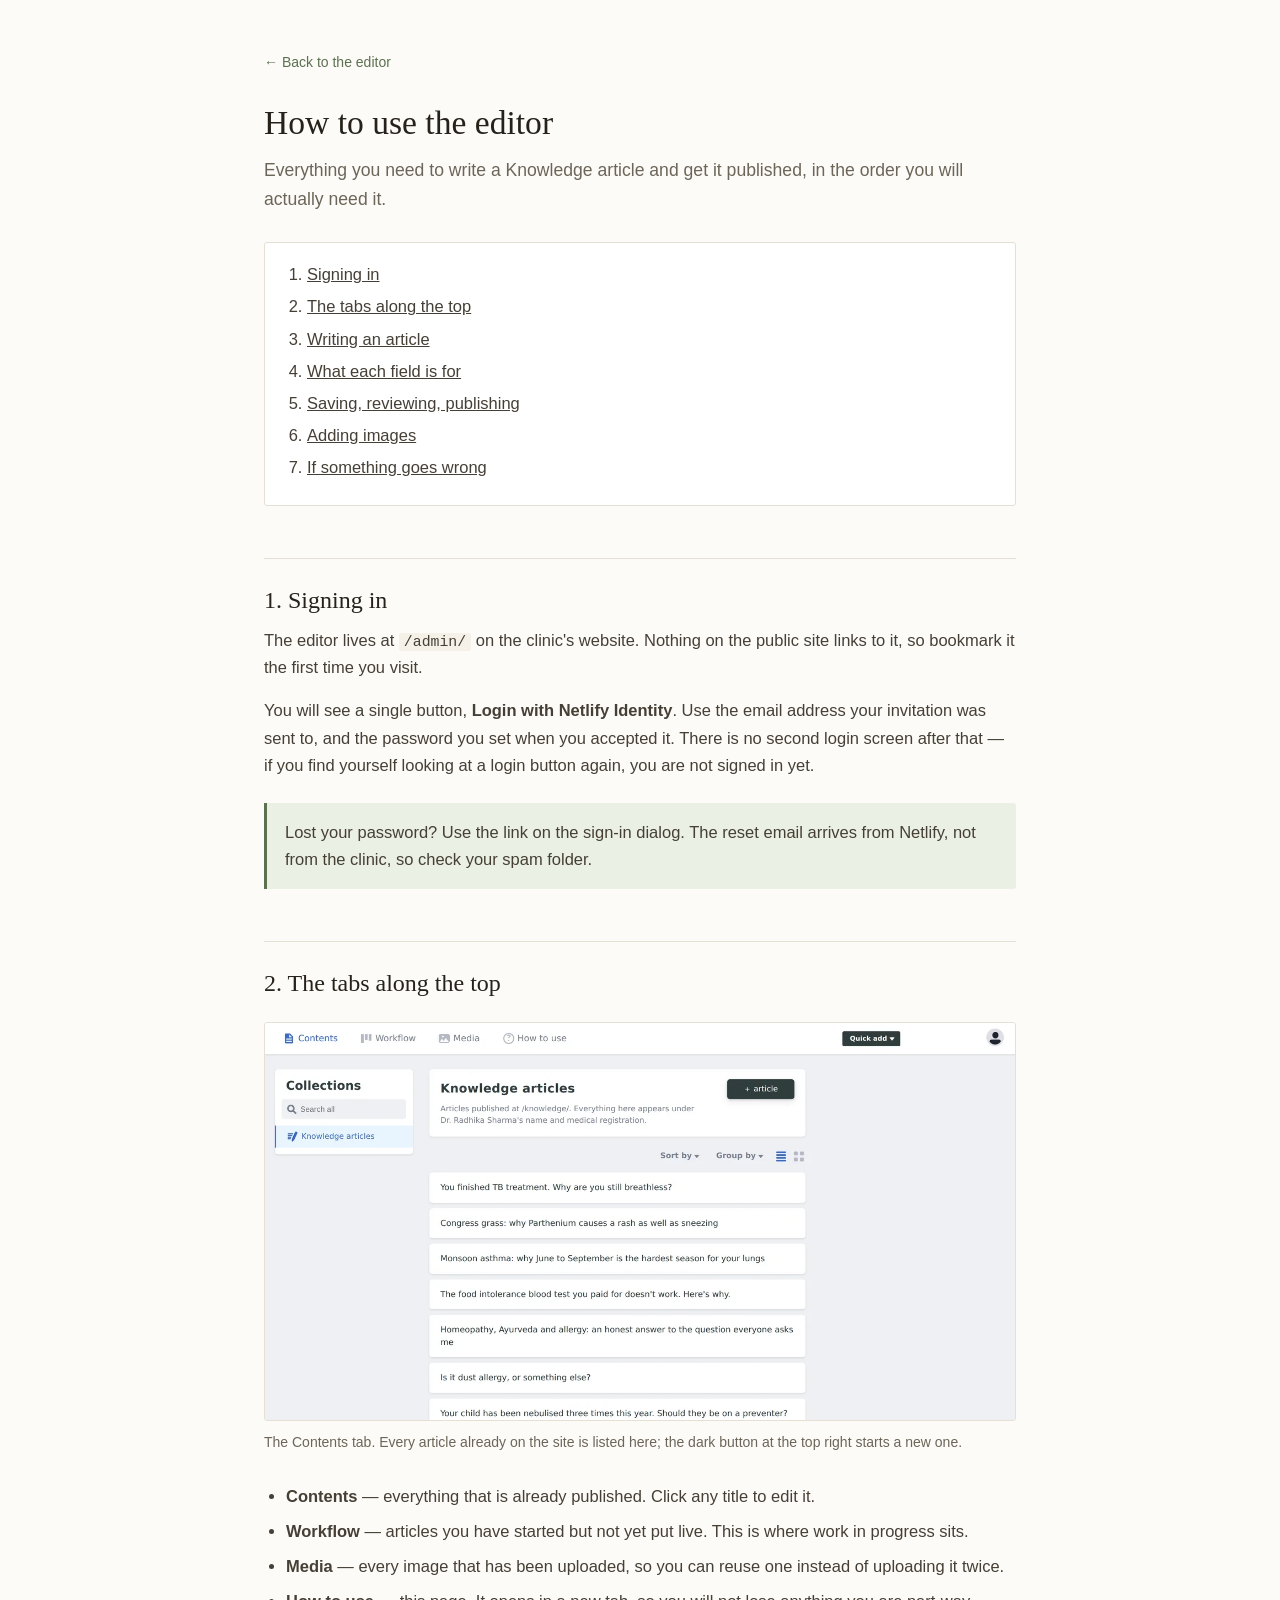
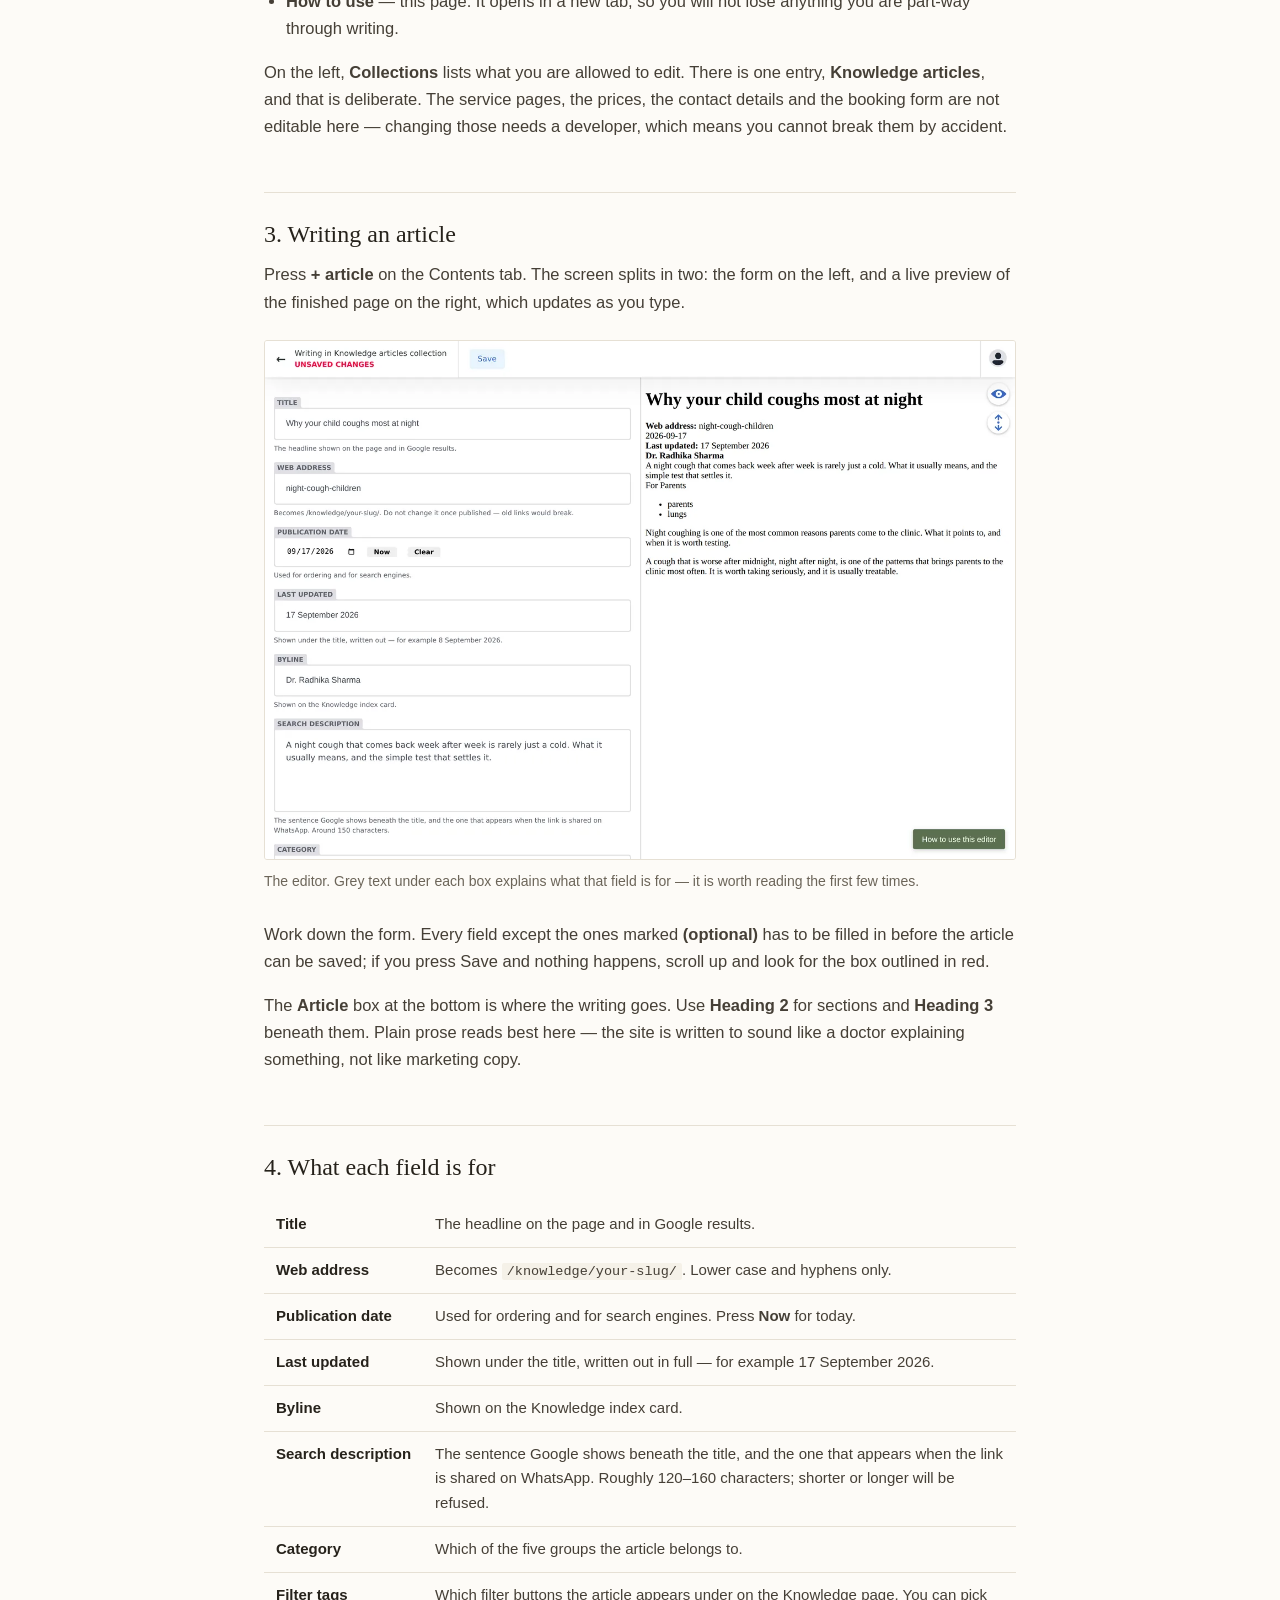
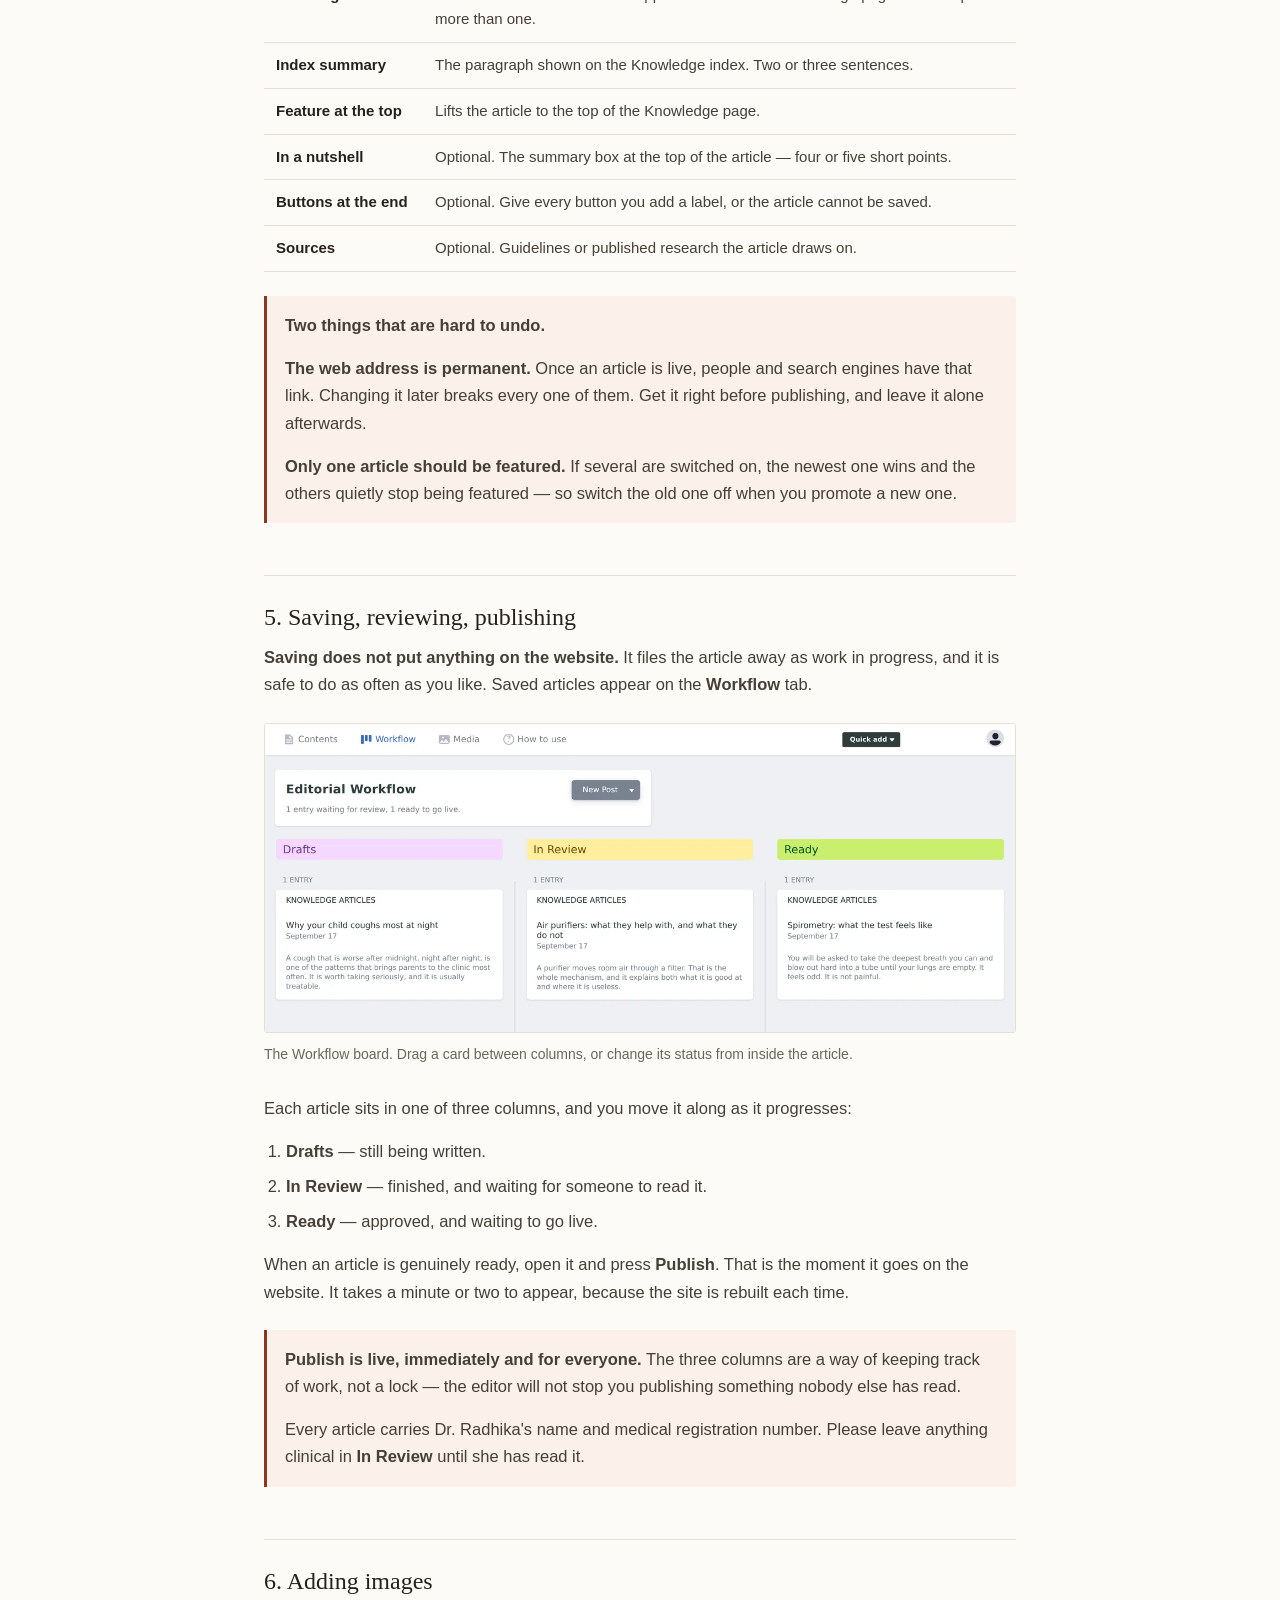
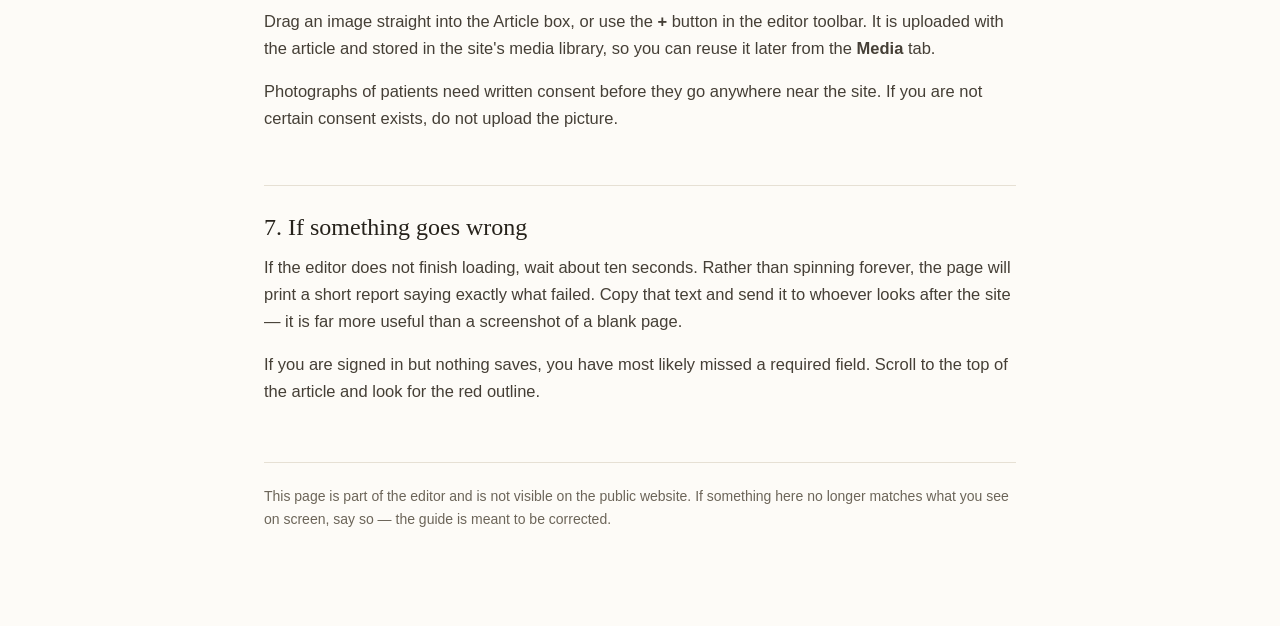
==== src/admin/guide.html @ a2863229 "Add a "How to use" tab to the editor, with a written guide Inviting people to the editor without exp" ====
<!doctype html>
<html lang="en">
<head>
<meta charset="utf-8">
<meta name="viewport" content="width=device-width,initial-scale=1">
<meta name="robots" content="noindex,nofollow">
<title>How to use the editor · Dr. Radhika's Allergy &amp; Lung Clinic</title>
<link rel="icon" href="/assets/favicon.svg" type="image/svg+xml">
<style>
  /* The palette and type here mirror src/assets/site.css. The public
     stylesheet is not reused: it is content-hashed at build time, and this
     page must keep working even if that hash changes. */
  :root{
    --ground:#FDFBF7; --paper:#FFFFFF; --band:#F5F1E8;
    --rule:#E6E0D4; --muted:#6C6559; --body:#453F36; --ink:#26221B;
    --accent:#5B7150; --accent-tint:#EBF0E4; --alert:#8E3520; --alert-bg:#FBF0EA;
  }
  *{box-sizing:border-box}
  body{margin:0;background:var(--ground);color:var(--body);line-height:1.65;
    font-family:-apple-system,BlinkMacSystemFont,"Segoe UI",Roboto,sans-serif;
    font-size:16.5px;-webkit-text-size-adjust:100%}
  .wrap{max-width:50rem;margin:0 auto;padding:48px 24px 96px}
  h1,h2,h3{font-family:Georgia,"Times New Roman",serif;font-weight:400;color:var(--ink);
    line-height:1.25;margin:0 0 12px}
  h1{font-size:2.1rem}
  h2{font-size:1.5rem;margin-top:52px;padding-top:26px;border-top:1px solid var(--rule)}
  h3{font-size:1.15rem;margin-top:30px}
  p{margin:0 0 16px}
  .lede{font-size:1.1rem;color:var(--muted);margin-bottom:8px}
  ol,ul{margin:0 0 16px;padding-left:22px}
  li{margin-bottom:8px}
  figure{margin:24px 0 28px}
  figure img{display:block;width:100%;height:auto;border:1px solid var(--rule);border-radius:3px;
    background:var(--paper)}
  figcaption{font-size:14px;color:var(--muted);margin-top:10px}
  code{font-family:ui-monospace,SFMono-Regular,Menlo,Consolas,monospace;font-size:0.9em;
    background:var(--band);padding:1px 5px;border-radius:2px}
  .note{background:var(--accent-tint);border-left:3px solid var(--accent);
    padding:16px 18px;margin:24px 0;border-radius:0 3px 3px 0}
  .warn{background:var(--alert-bg);border-left:3px solid var(--alert);
    padding:16px 18px;margin:24px 0;border-radius:0 3px 3px 0}
  .note p:last-child,.warn p:last-child{margin-bottom:0}
  table{border-collapse:collapse;width:100%;margin:20px 0;font-size:15px}
  th,td{text-align:left;vertical-align:top;padding:10px 12px;border-bottom:1px solid var(--rule)}
  th{color:var(--ink);font-weight:600;white-space:nowrap}
  .back{display:inline-block;margin-bottom:28px;color:var(--accent);text-decoration:none;
    font-size:14px;font-weight:500}
  .back:hover{text-decoration:underline}
  .toc{background:var(--paper);border:1px solid var(--rule);border-radius:3px;padding:18px 22px;margin:28px 0 8px}
  .toc ol{margin:0;padding-left:20px}
  .toc li{margin-bottom:5px}
  .toc a{color:var(--body)}
  footer{margin-top:56px;padding-top:22px;border-top:1px solid var(--rule);
    font-size:14px;color:var(--muted)}
  @media (max-width:640px){ .wrap{padding:32px 18px 72px} h1{font-size:1.7rem} body{font-size:16px} }
</style>
</head>
<body>
<div class="wrap">

<a class="back" href="/admin/">← Back to the editor</a>

<h1>How to use the editor</h1>
<p class="lede">Everything you need to write a Knowledge article and get it
published, in the order you will actually need it.</p>

<div class="toc">
  <ol>
    <li><a href="#signing-in">Signing in</a></li>
    <li><a href="#tabs">The tabs along the top</a></li>
    <li><a href="#writing">Writing an article</a></li>
    <li><a href="#fields">What each field is for</a></li>
    <li><a href="#publishing">Saving, reviewing, publishing</a></li>
    <li><a href="#images">Adding images</a></li>
    <li><a href="#trouble">If something goes wrong</a></li>
  </ol>
</div>

<h2 id="signing-in">1. Signing in</h2>

<p>The editor lives at <code>/admin/</code> on the clinic's website. Nothing on
the public site links to it, so bookmark it the first time you visit.</p>

<p>You will see a single button, <strong>Login with Netlify Identity</strong>.
Use the email address your invitation was sent to, and the password you set
when you accepted it. There is no second login screen after that — if you find
yourself looking at a login button again, you are not signed in yet.</p>

<div class="note">
  <p>Lost your password? Use the link on the sign-in dialog. The reset email
  arrives from Netlify, not from the clinic, so check your spam folder.</p>
</div>

<h2 id="tabs">2. The tabs along the top</h2>

<figure>
  <img src="guide-contents.webp" alt="The Contents tab, listing the Knowledge
       articles currently on the site" width="1360" height="720" loading="lazy">
  <figcaption>The Contents tab. Every article already on the site is listed
  here; the dark button at the top right starts a new one.</figcaption>
</figure>

<ul>
  <li><strong>Contents</strong> — everything that is already published. Click
    any title to edit it.</li>
  <li><strong>Workflow</strong> — articles you have started but not yet put
    live. This is where work in progress sits.</li>
  <li><strong>Media</strong> — every image that has been uploaded, so you can
    reuse one instead of uploading it twice.</li>
  <li><strong>How to use</strong> — this page. It opens in a new tab, so you
    will not lose anything you are part-way through writing.</li>
</ul>

<p>On the left, <strong>Collections</strong> lists what you are allowed to
edit. There is one entry, <strong>Knowledge articles</strong>, and that is
deliberate. The service pages, the prices, the contact details and the booking
form are not editable here — changing those needs a developer, which means you
cannot break them by accident.</p>

<h2 id="writing">3. Writing an article</h2>

<p>Press <strong>+ article</strong> on the Contents tab. The screen splits in
two: the form on the left, and a live preview of the finished page on the
right, which updates as you type.</p>

<figure>
  <img src="guide-fields.webp" alt="The article editor, with the form on the
       left and a live preview on the right" width="1360" height="940" loading="lazy">
  <figcaption>The editor. Grey text under each box explains what that field is
  for — it is worth reading the first few times.</figcaption>
</figure>

<p>Work down the form. Every field except the ones marked
<strong>(optional)</strong> has to be filled in before the article can be
saved; if you press Save and nothing happens, scroll up and look for the box
outlined in red.</p>

<p>The <strong>Article</strong> box at the bottom is where the writing goes.
Use <strong>Heading 2</strong> for sections and <strong>Heading 3</strong>
beneath them. Plain prose reads best here — the site is written to sound like a
doctor explaining something, not like marketing copy.</p>

<h2 id="fields">4. What each field is for</h2>

<table>
  <tr><th>Title</th><td>The headline on the page and in Google results.</td></tr>
  <tr><th>Web address</th><td>Becomes <code>/knowledge/your-slug/</code>.
    Lower case and hyphens only.</td></tr>
  <tr><th>Publication date</th><td>Used for ordering and for search engines.
    Press <strong>Now</strong> for today.</td></tr>
  <tr><th>Last updated</th><td>Shown under the title, written out in full —
    for example 17 September 2026.</td></tr>
  <tr><th>Byline</th><td>Shown on the Knowledge index card.</td></tr>
  <tr><th>Search description</th><td>The sentence Google shows beneath the
    title, and the one that appears when the link is shared on WhatsApp.
    Roughly 120–160 characters; shorter or longer will be refused.</td></tr>
  <tr><th>Category</th><td>Which of the five groups the article belongs to.</td></tr>
  <tr><th>Filter tags</th><td>Which filter buttons the article appears under on
    the Knowledge page. You can pick more than one.</td></tr>
  <tr><th>Index summary</th><td>The paragraph shown on the Knowledge index.
    Two or three sentences.</td></tr>
  <tr><th>Feature at the top</th><td>Lifts the article to the top of the
    Knowledge page.</td></tr>
  <tr><th>In a nutshell</th><td>Optional. The summary box at the top of the
    article — four or five short points.</td></tr>
  <tr><th>Buttons at the end</th><td>Optional. Give every button you add a
    label, or the article cannot be saved.</td></tr>
  <tr><th>Sources</th><td>Optional. Guidelines or published research the
    article draws on.</td></tr>
</table>

<div class="warn">
  <p><strong>Two things that are hard to undo.</strong></p>
  <p><strong>The web address is permanent.</strong> Once an article is live,
  people and search engines have that link. Changing it later breaks every one
  of them. Get it right before publishing, and leave it alone afterwards.</p>
  <p><strong>Only one article should be featured.</strong> If several are
  switched on, the newest one wins and the others quietly stop being featured —
  so switch the old one off when you promote a new one.</p>
</div>

<h2 id="publishing">5. Saving, reviewing, publishing</h2>

<p><strong>Saving does not put anything on the website.</strong> It files the
article away as work in progress, and it is safe to do as often as you like.
Saved articles appear on the <strong>Workflow</strong> tab.</p>

<figure>
  <img src="guide-workflow.webp" alt="The Workflow board with three columns:
       Drafts, In Review and Ready" width="1360" height="560" loading="lazy">
  <figcaption>The Workflow board. Drag a card between columns, or change its
  status from inside the article.</figcaption>
</figure>

<p>Each article sits in one of three columns, and you move it along as it
progresses:</p>

<ol>
  <li><strong>Drafts</strong> — still being written.</li>
  <li><strong>In Review</strong> — finished, and waiting for someone to read
    it.</li>
  <li><strong>Ready</strong> — approved, and waiting to go live.</li>
</ol>

<p>When an article is genuinely ready, open it and press
<strong>Publish</strong>. That is the moment it goes on the website. It takes
a minute or two to appear, because the site is rebuilt each time.</p>

<div class="warn">
  <p><strong>Publish is live, immediately and for everyone.</strong> The three
  columns are a way of keeping track of work, not a lock — the editor will not
  stop you publishing something nobody else has read.</p>
  <p>Every article carries Dr. Radhika's name and medical registration number.
  Please leave anything clinical in <strong>In Review</strong> until she has
  read it.</p>
</div>

<h2 id="images">6. Adding images</h2>

<p>Drag an image straight into the Article box, or use the <strong>+</strong>
button in the editor toolbar. It is uploaded with the article and stored in the
site's media library, so you can reuse it later from the
<strong>Media</strong> tab.</p>

<p>Photographs of patients need written consent before they go anywhere near
the site. If you are not certain consent exists, do not upload the picture.</p>

<h2 id="trouble">7. If something goes wrong</h2>

<p>If the editor does not finish loading, wait about ten seconds. Rather than
spinning forever, the page will print a short report saying exactly what
failed. Copy that text and send it to whoever looks after the site — it is far
more useful than a screenshot of a blank page.</p>

<p>If you are signed in but nothing saves, you have most likely missed a
required field. Scroll to the top of the article and look for the red outline.</p>

<footer>
  This page is part of the editor and is not visible on the public website.
  If something here no longer matches what you see on screen, say so — the
  guide is meant to be corrected.
</footer>

</div>
</body>
</html>
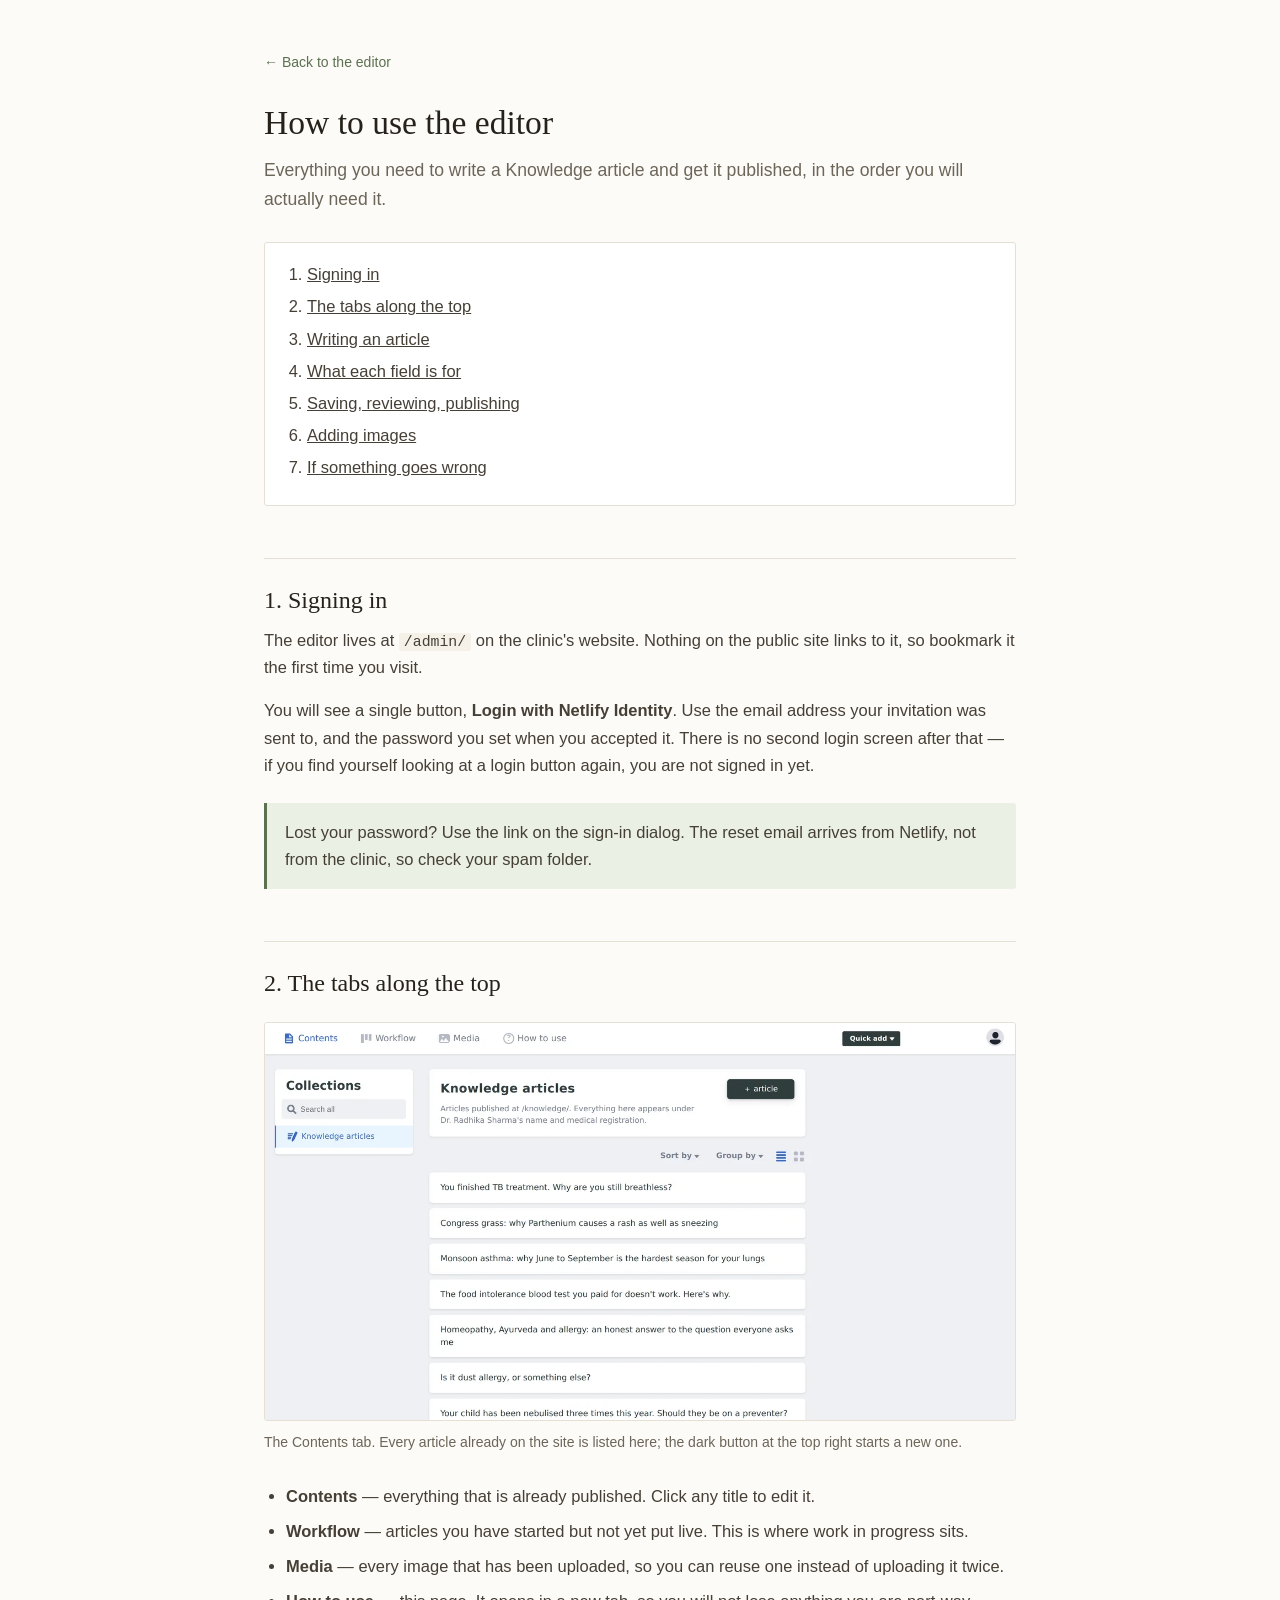
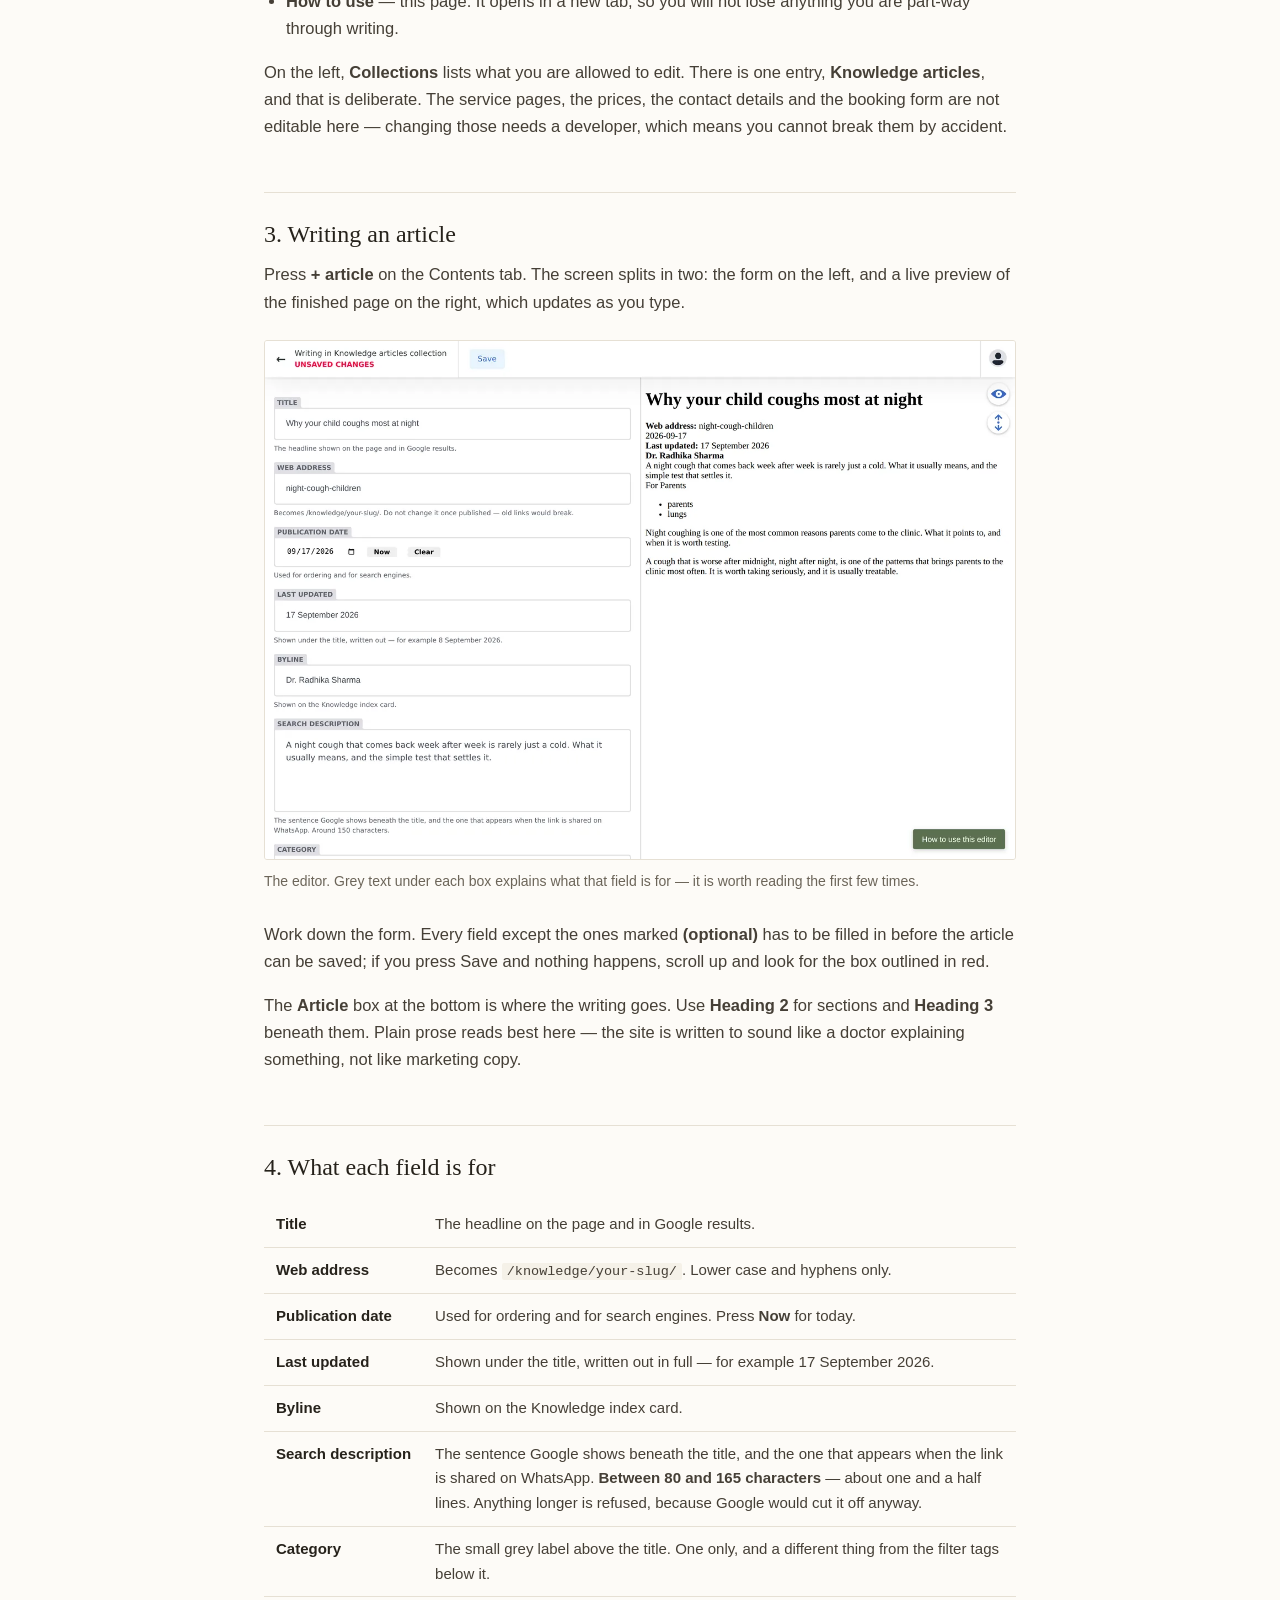
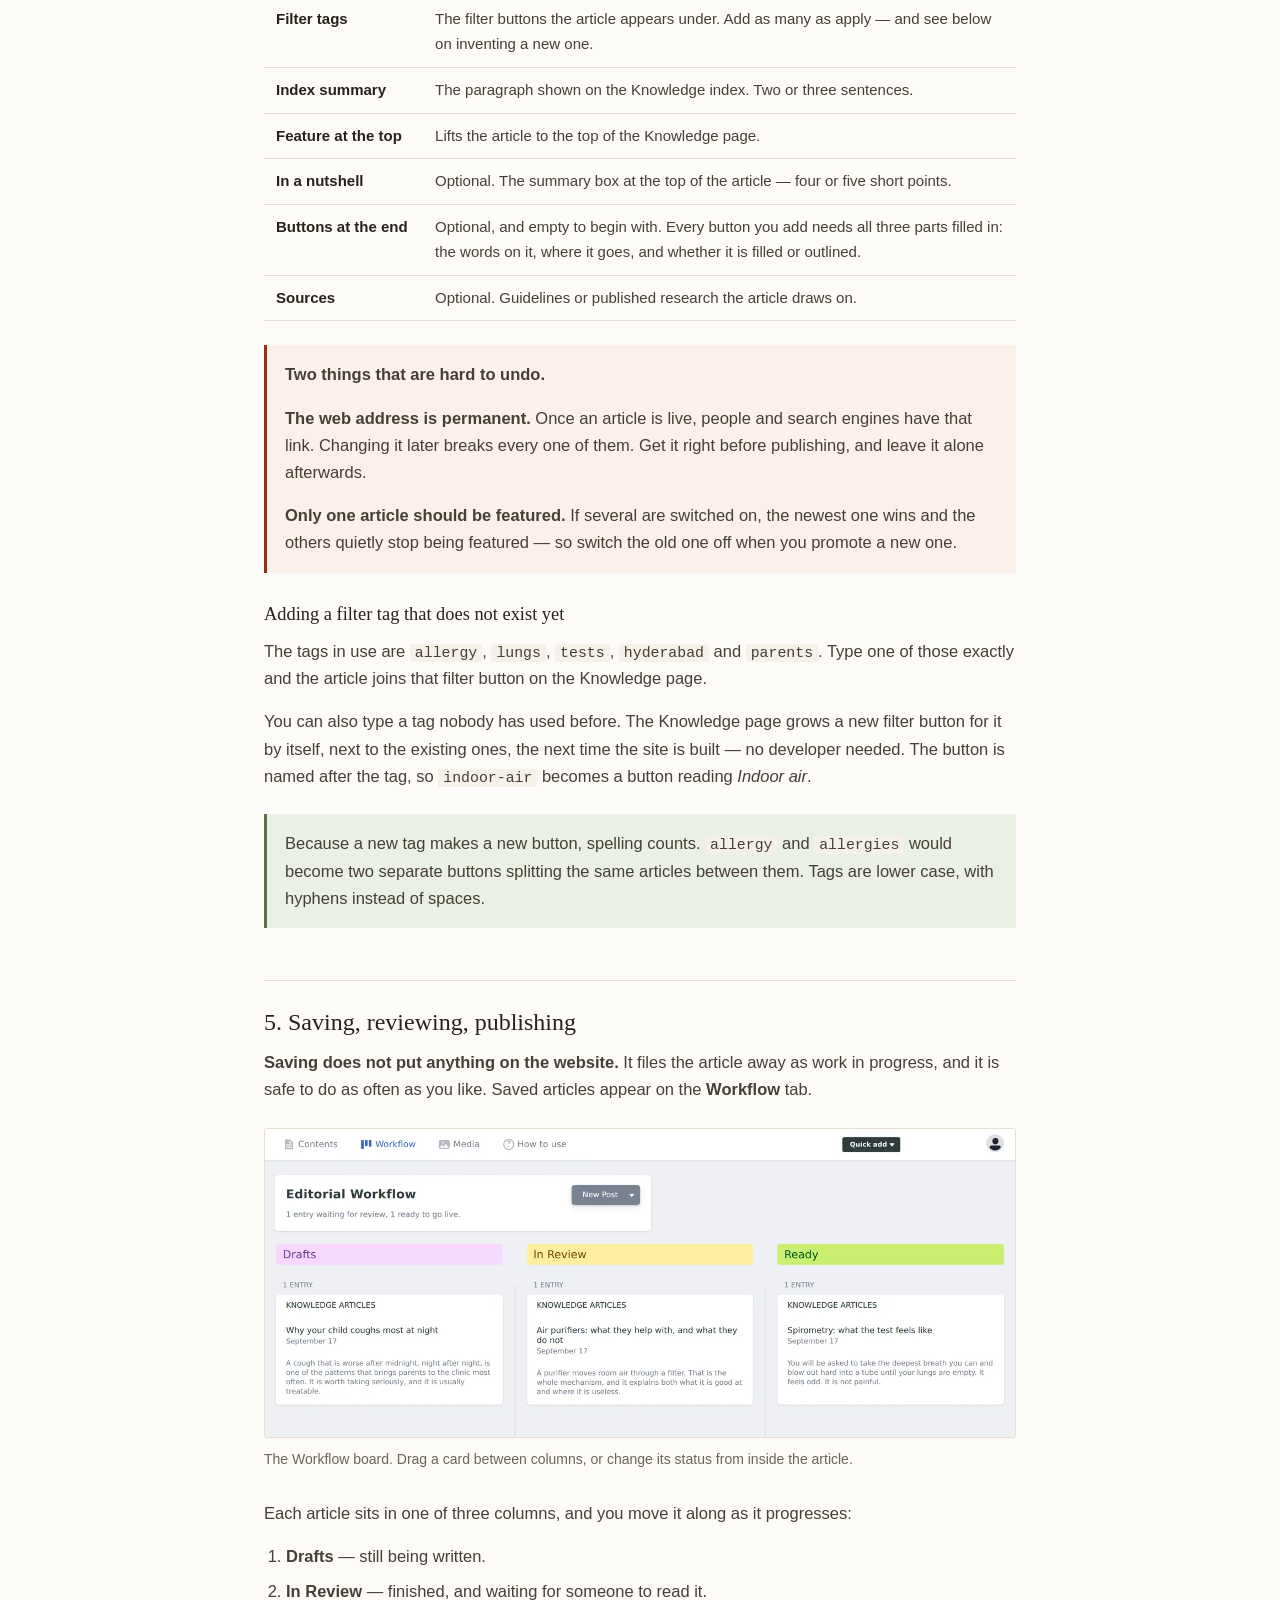
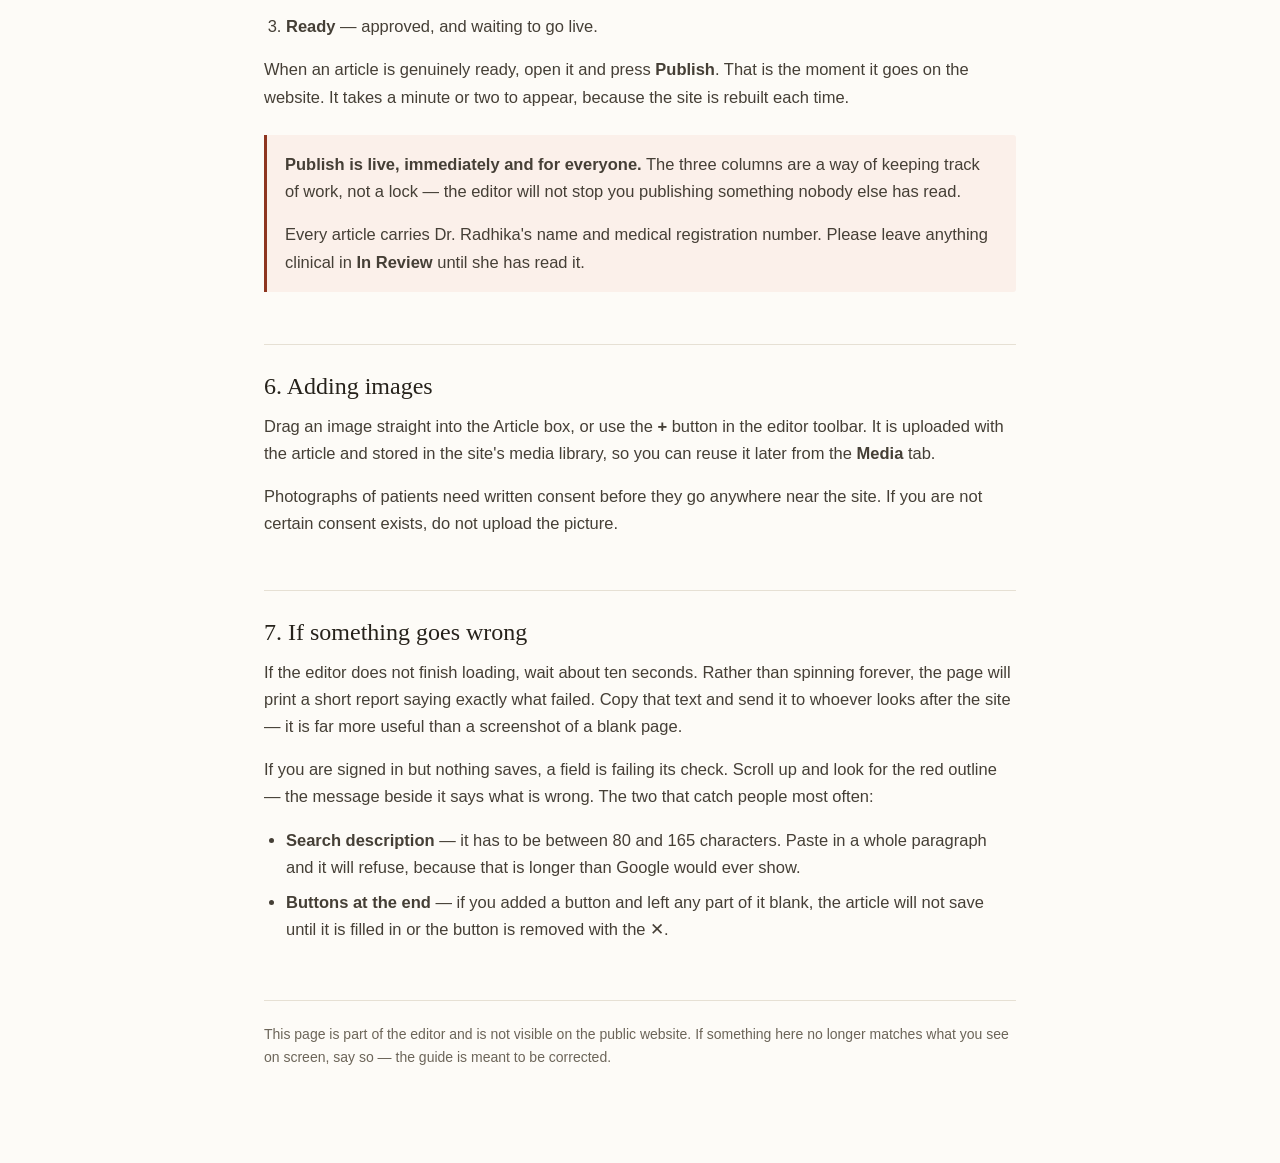
==== commit 4aca9e7a: "Fix three things the editor got wrong, and say more in it **The search description refused text with" ====
--- a/src/admin/guide.html
+++ b/src/admin/guide.html
@@ -153,18 +153,22 @@
   <tr><th>Byline</th><td>Shown on the Knowledge index card.</td></tr>
   <tr><th>Search description</th><td>The sentence Google shows beneath the
     title, and the one that appears when the link is shared on WhatsApp.
-    Roughly 120–160 characters; shorter or longer will be refused.</td></tr>
-  <tr><th>Category</th><td>Which of the five groups the article belongs to.</td></tr>
-  <tr><th>Filter tags</th><td>Which filter buttons the article appears under on
-    the Knowledge page. You can pick more than one.</td></tr>
+    <strong>Between 80 and 165 characters</strong> — about one and a half
+    lines. Anything longer is refused, because Google would cut it off
+    anyway.</td></tr>
+  <tr><th>Category</th><td>The small grey label above the title. One only, and
+    a different thing from the filter tags below it.</td></tr>
+  <tr><th>Filter tags</th><td>The filter buttons the article appears under.
+    Add as many as apply — and see below on inventing a new one.</td></tr>
   <tr><th>Index summary</th><td>The paragraph shown on the Knowledge index.
     Two or three sentences.</td></tr>
   <tr><th>Feature at the top</th><td>Lifts the article to the top of the
     Knowledge page.</td></tr>
   <tr><th>In a nutshell</th><td>Optional. The summary box at the top of the
     article — four or five short points.</td></tr>
-  <tr><th>Buttons at the end</th><td>Optional. Give every button you add a
-    label, or the article cannot be saved.</td></tr>
+  <tr><th>Buttons at the end</th><td>Optional, and empty to begin with. Every
+    button you add needs all three parts filled in: the words on it, where it
+    goes, and whether it is filled or outlined.</td></tr>
   <tr><th>Sources</th><td>Optional. Guidelines or published research the
     article draws on.</td></tr>
 </table>
@@ -179,6 +183,25 @@
   so switch the old one off when you promote a new one.</p>
 </div>
 
+<h3>Adding a filter tag that does not exist yet</h3>
+
+<p>The tags in use are <code>allergy</code>, <code>lungs</code>,
+<code>tests</code>, <code>hyderabad</code> and <code>parents</code>. Type one
+of those exactly and the article joins that filter button on the Knowledge
+page.</p>
+
+<p>You can also type a tag nobody has used before. The Knowledge page grows a
+new filter button for it by itself, next to the existing ones, the next time
+the site is built — no developer needed. The button is named after the tag,
+so <code>indoor-air</code> becomes a button reading <em>Indoor air</em>.</p>
+
+<div class="note">
+  <p>Because a new tag makes a new button, spelling counts.
+  <code>allergy</code> and <code>allergies</code> would become two separate
+  buttons splitting the same articles between them. Tags are lower case, with
+  hyphens instead of spaces.</p>
+</div>
+
 <h2 id="publishing">5. Saving, reviewing, publishing</h2>
 
 <p><strong>Saving does not put anything on the website.</strong> It files the
@@ -232,8 +255,18 @@
 failed. Copy that text and send it to whoever looks after the site — it is far
 more useful than a screenshot of a blank page.</p>
 
-<p>If you are signed in but nothing saves, you have most likely missed a
-required field. Scroll to the top of the article and look for the red outline.</p>
+<p>If you are signed in but nothing saves, a field is failing its check.
+Scroll up and look for the red outline — the message beside it says what is
+wrong. The two that catch people most often:</p>
+
+<ul>
+  <li><strong>Search description</strong> — it has to be between 80 and 165
+    characters. Paste in a whole paragraph and it will refuse, because that is
+    longer than Google would ever show.</li>
+  <li><strong>Buttons at the end</strong> — if you added a button and left any
+    part of it blank, the article will not save until it is filled in or the
+    button is removed with the ✕.</li>
+</ul>
 
 <footer>
   This page is part of the editor and is not visible on the public website.
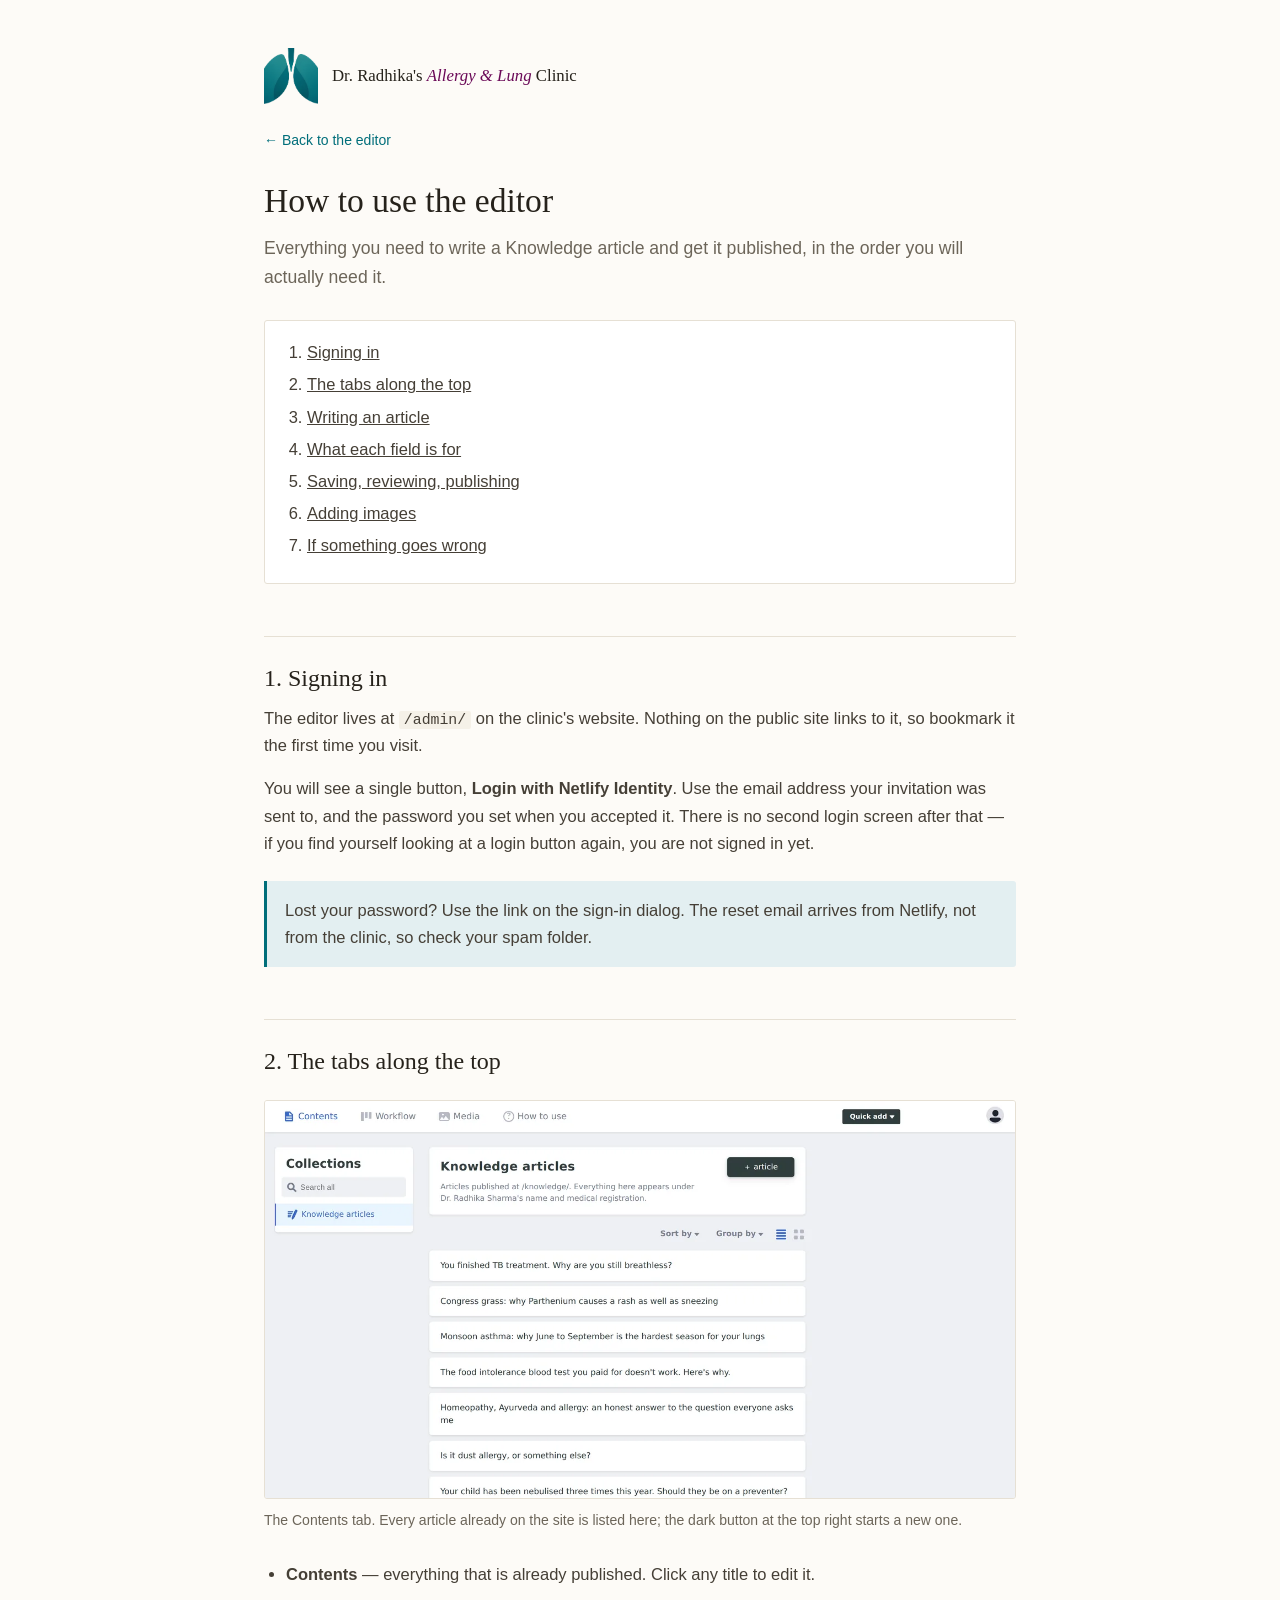
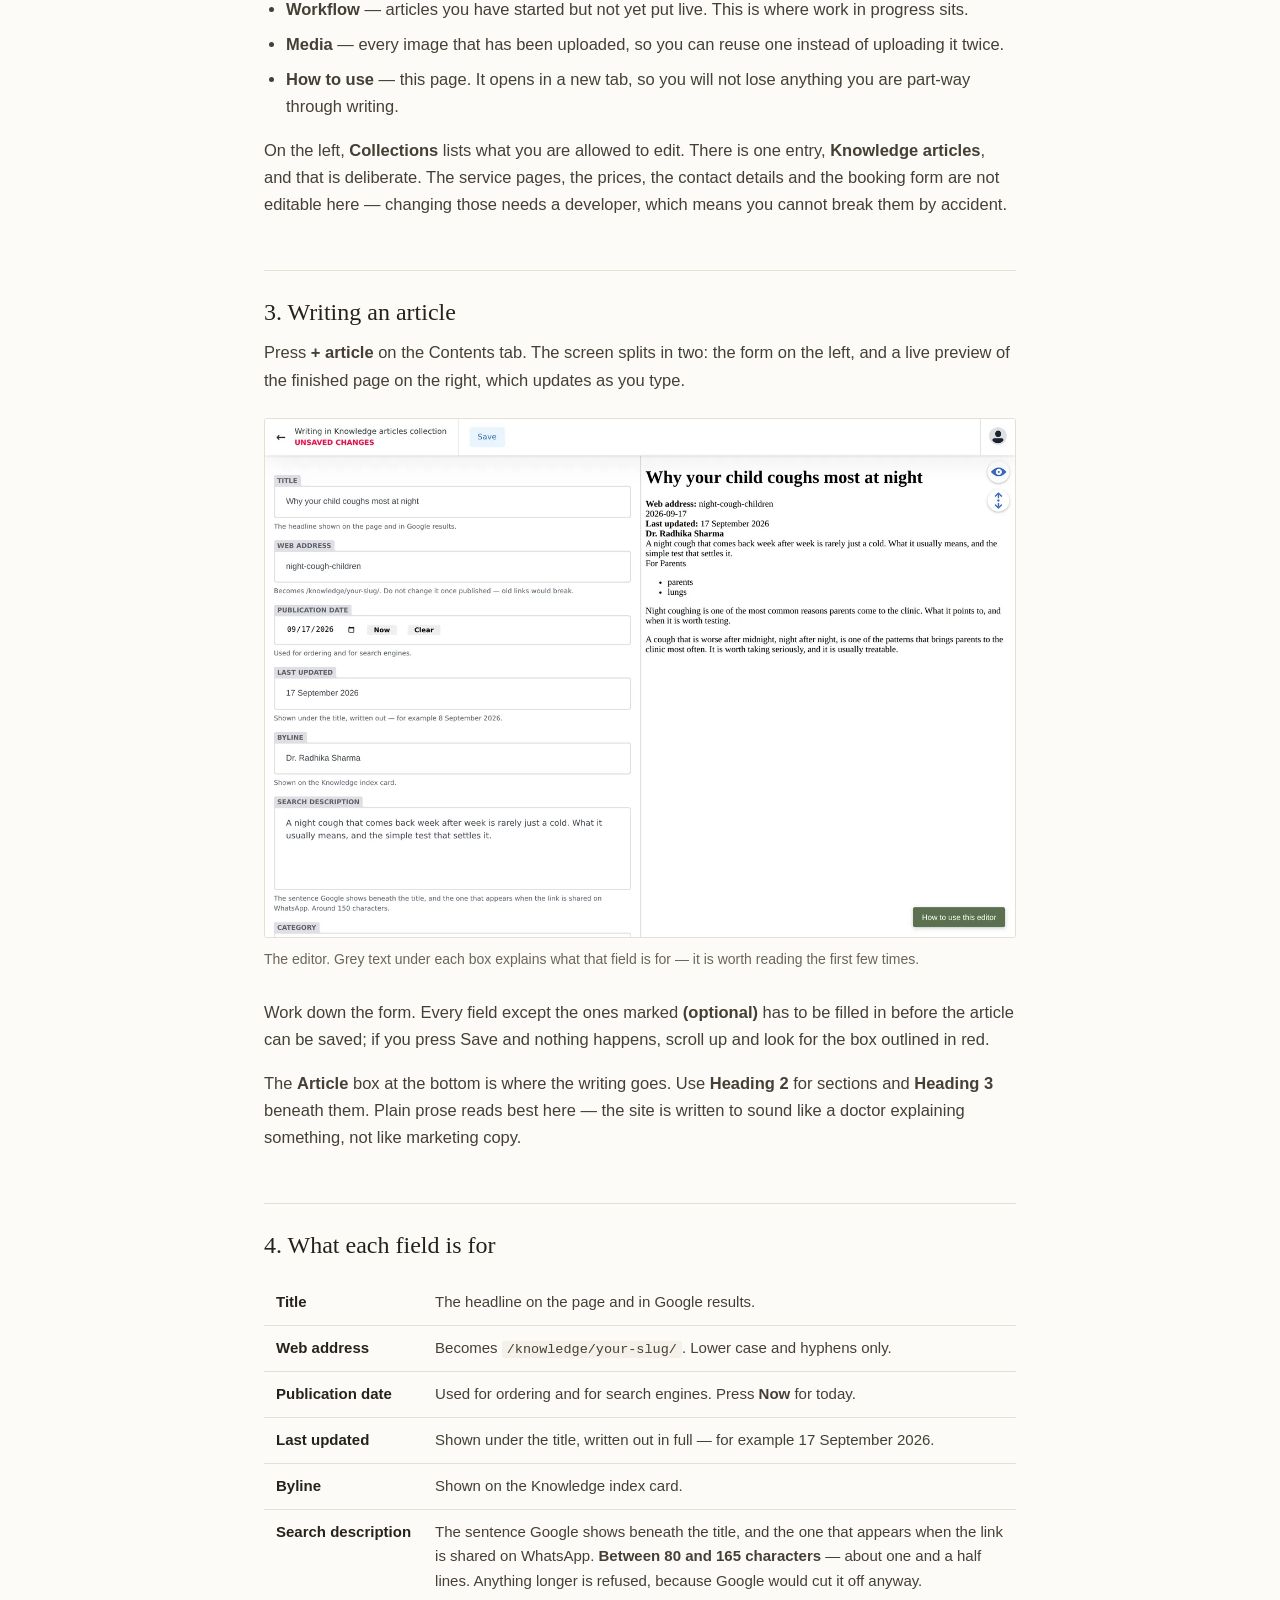
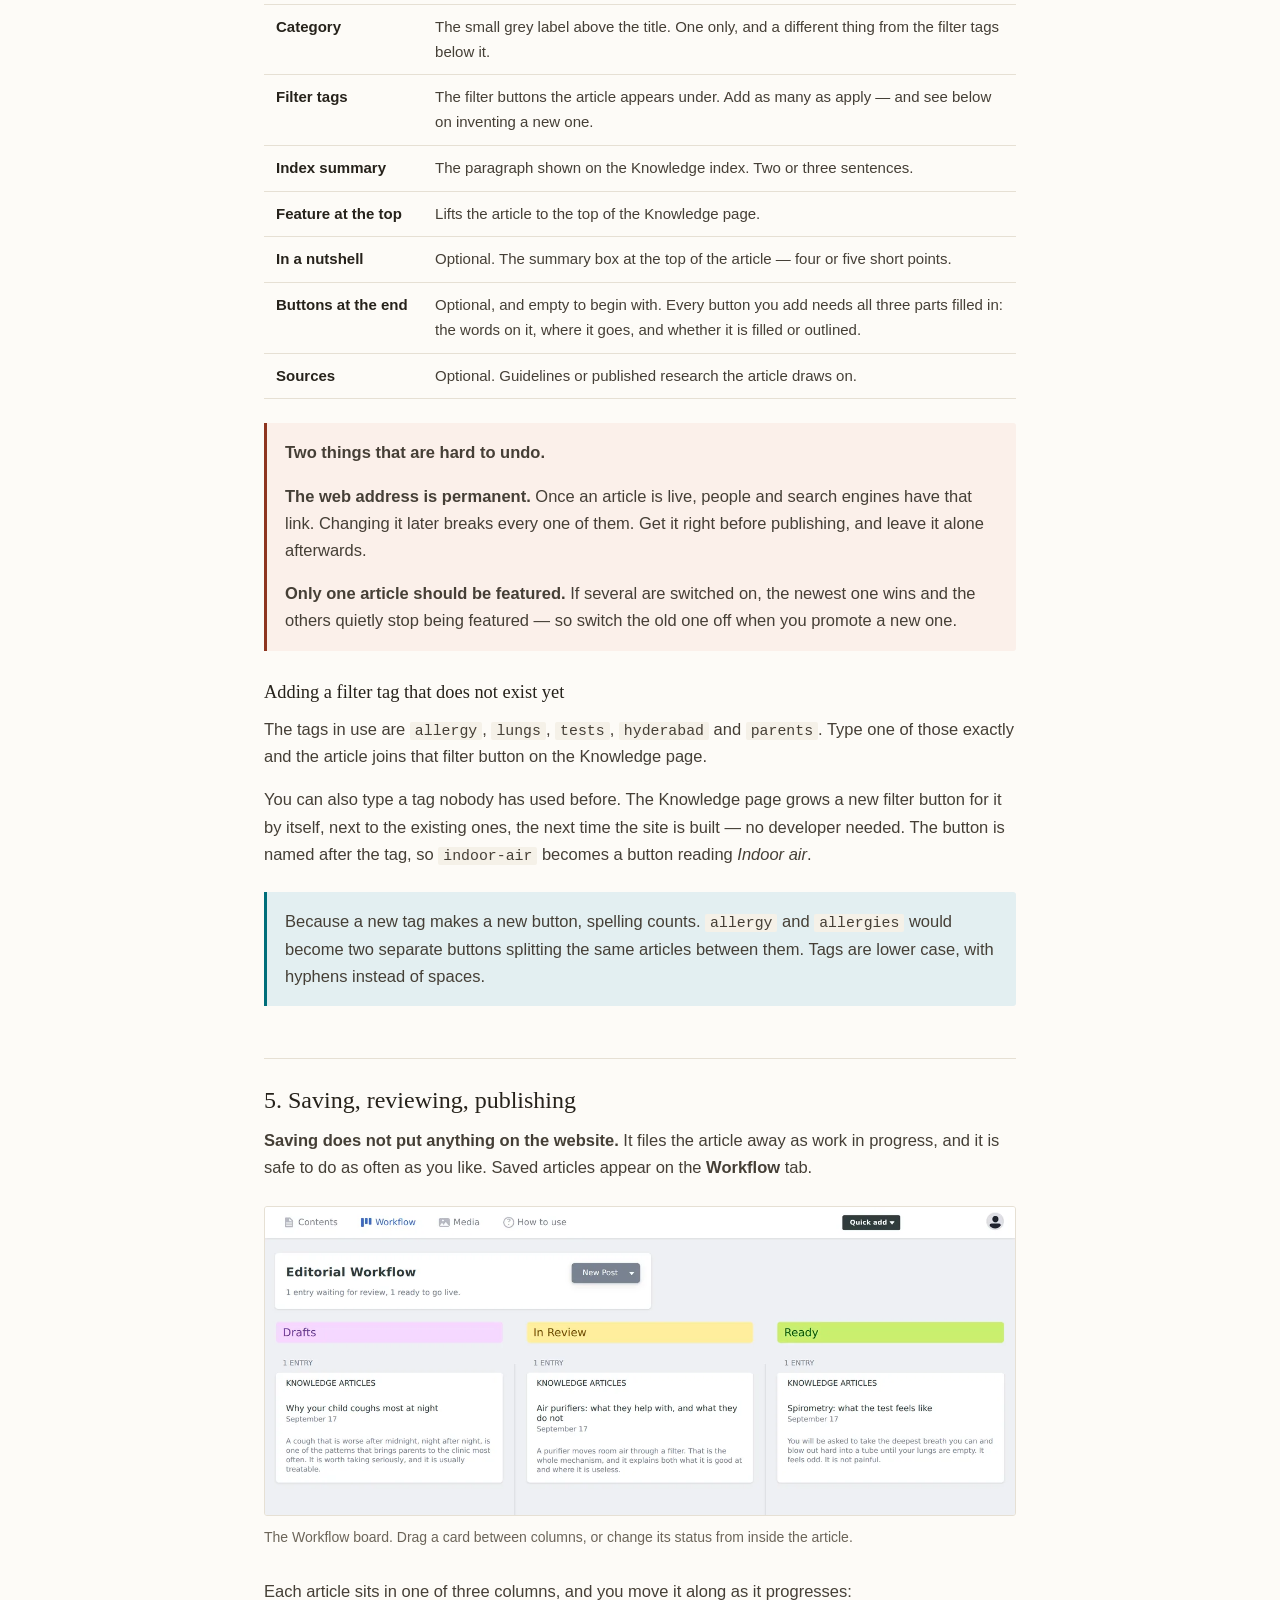
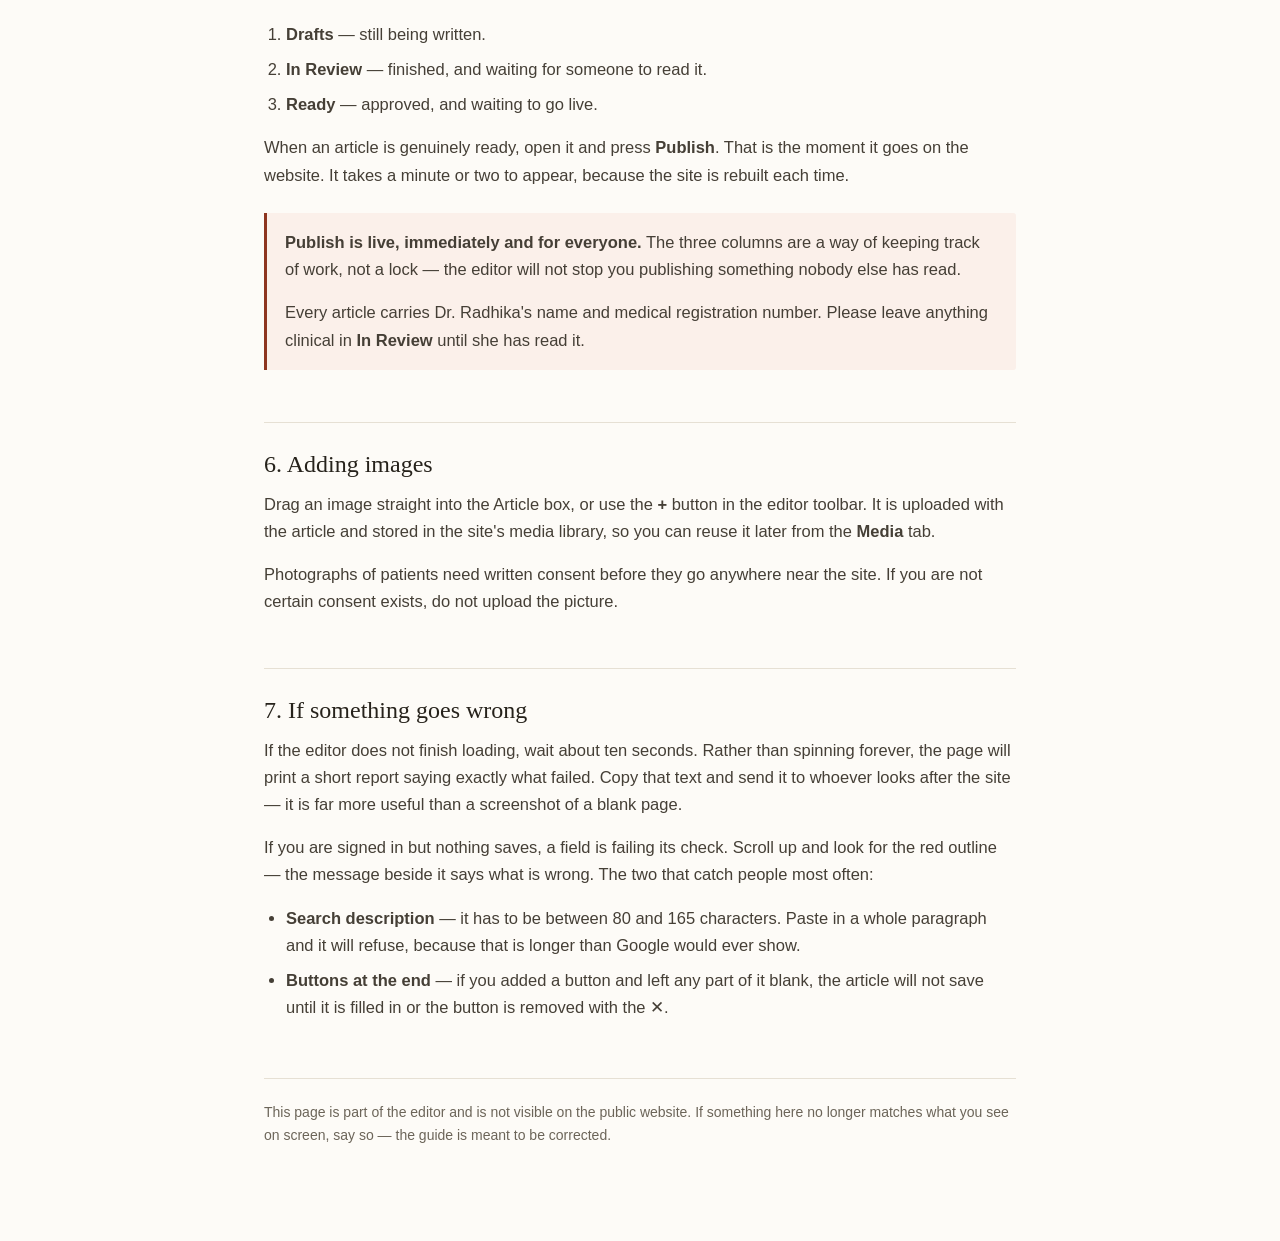
==== commit 6b5b5c43: "Put the clinic's logo on the site, and take the palette from it The logo arrived as a Canva PDF with" ====
--- a/src/admin/guide.html
+++ b/src/admin/guide.html
@@ -13,7 +13,8 @@
   :root{
     --ground:#FDFBF7; --paper:#FFFFFF; --band:#F5F1E8;
     --rule:#E6E0D4; --muted:#6C6559; --body:#453F36; --ink:#26221B;
-    --accent:#5B7150; --accent-tint:#EBF0E4; --alert:#8E3520; --alert-bg:#FBF0EA;
+    --accent:#006E7A; --accent-tint:#E3EFF1; --alert:#8E3520; --alert-bg:#FBF0EA;
+    --plum:#6B0A58;
   }
   *{box-sizing:border-box}
   body{margin:0;background:var(--ground);color:var(--body);line-height:1.65;
@@ -43,6 +44,10 @@
   table{border-collapse:collapse;width:100%;margin:20px 0;font-size:15px}
   th,td{text-align:left;vertical-align:top;padding:10px 12px;border-bottom:1px solid var(--rule)}
   th{color:var(--ink);font-weight:600;white-space:nowrap}
+  .mast{display:flex;align-items:center;gap:14px;margin-bottom:22px}
+  .mast img{width:54px;height:56px;flex:none}
+  .mast .who{font-family:Georgia,serif;font-size:1.05rem;color:var(--ink);line-height:1.25}
+  .mast .who em{font-style:italic;color:var(--plum)}
   .back{display:inline-block;margin-bottom:28px;color:var(--accent);text-decoration:none;
     font-size:14px;font-weight:500}
   .back:hover{text-decoration:underline}
@@ -57,6 +62,11 @@
 </head>
 <body>
 <div class="wrap">
+
+<div class="mast">
+  <img src="logo-mark.webp" width="54" height="56" alt="" decoding="async">
+  <div class="who">Dr. Radhika's <em>Allergy &amp; Lung</em> Clinic</div>
+</div>
 
 <a class="back" href="/admin/">← Back to the editor</a>
 
